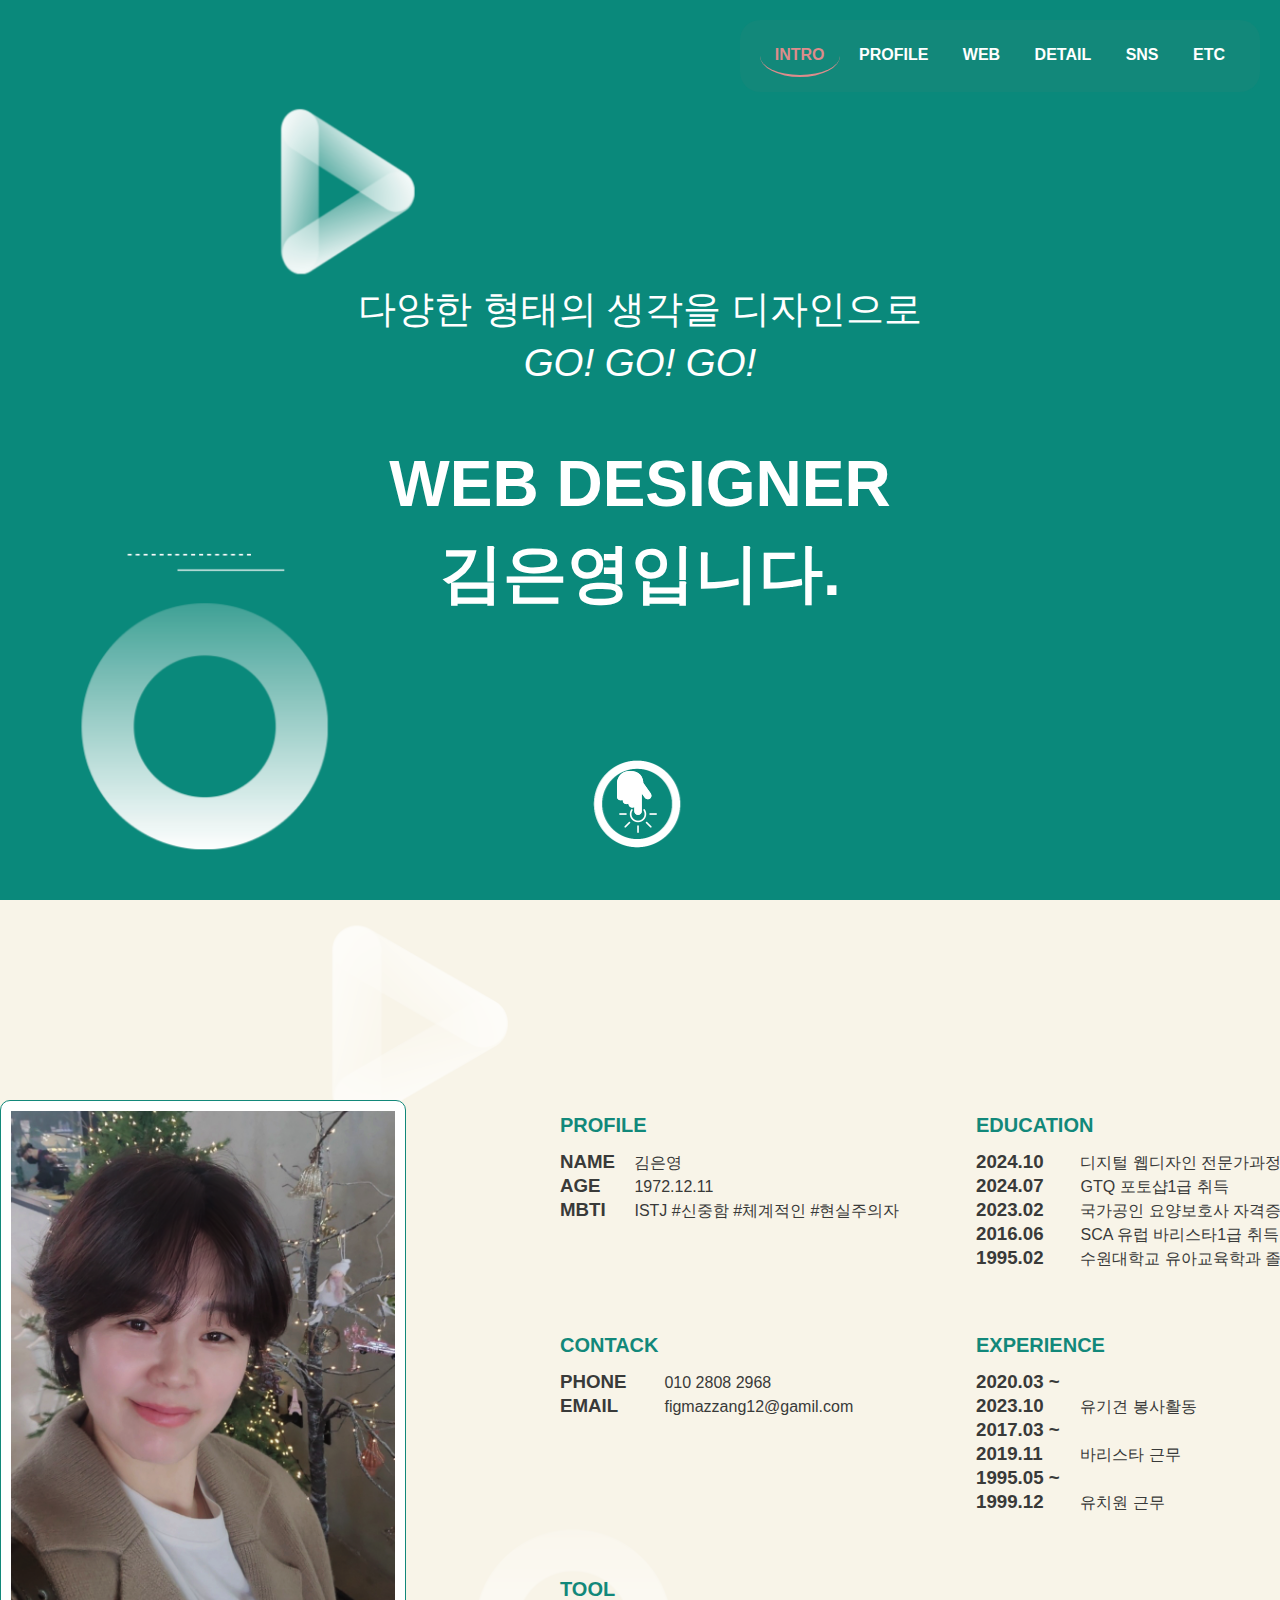
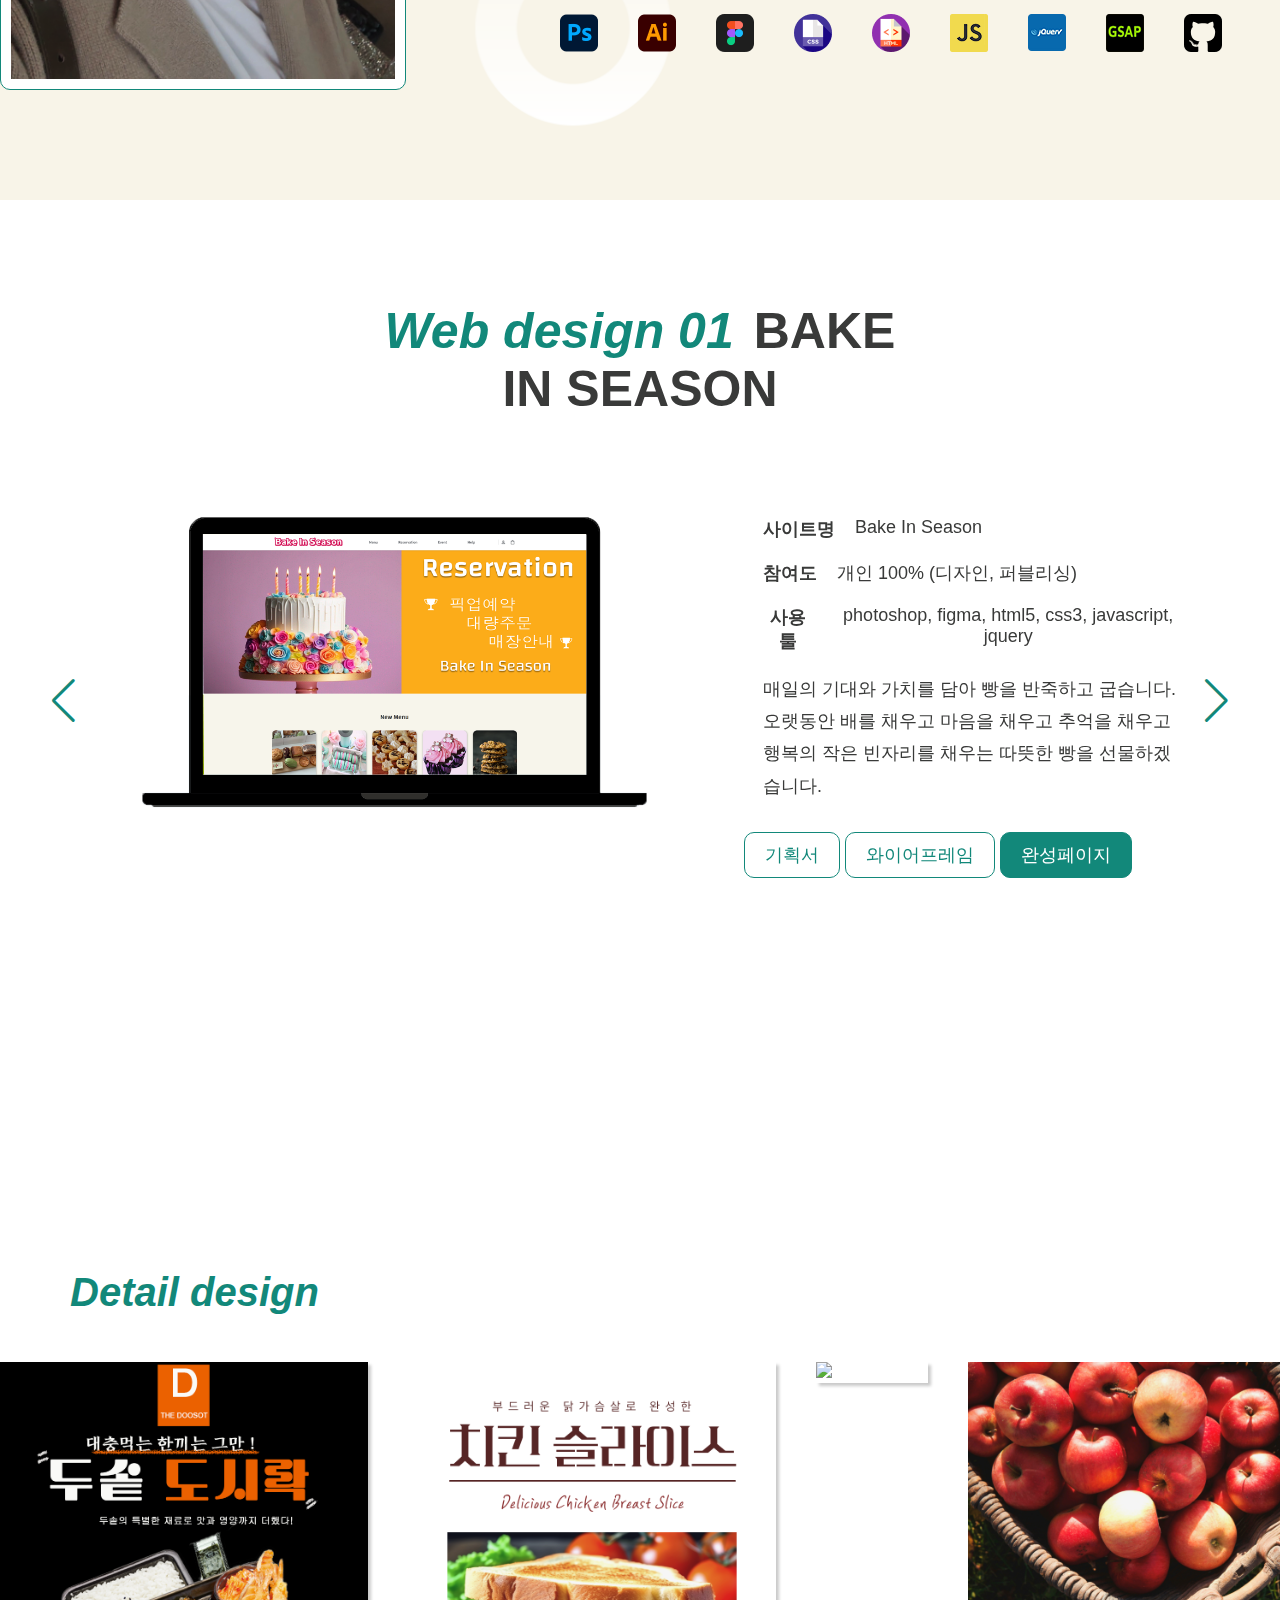
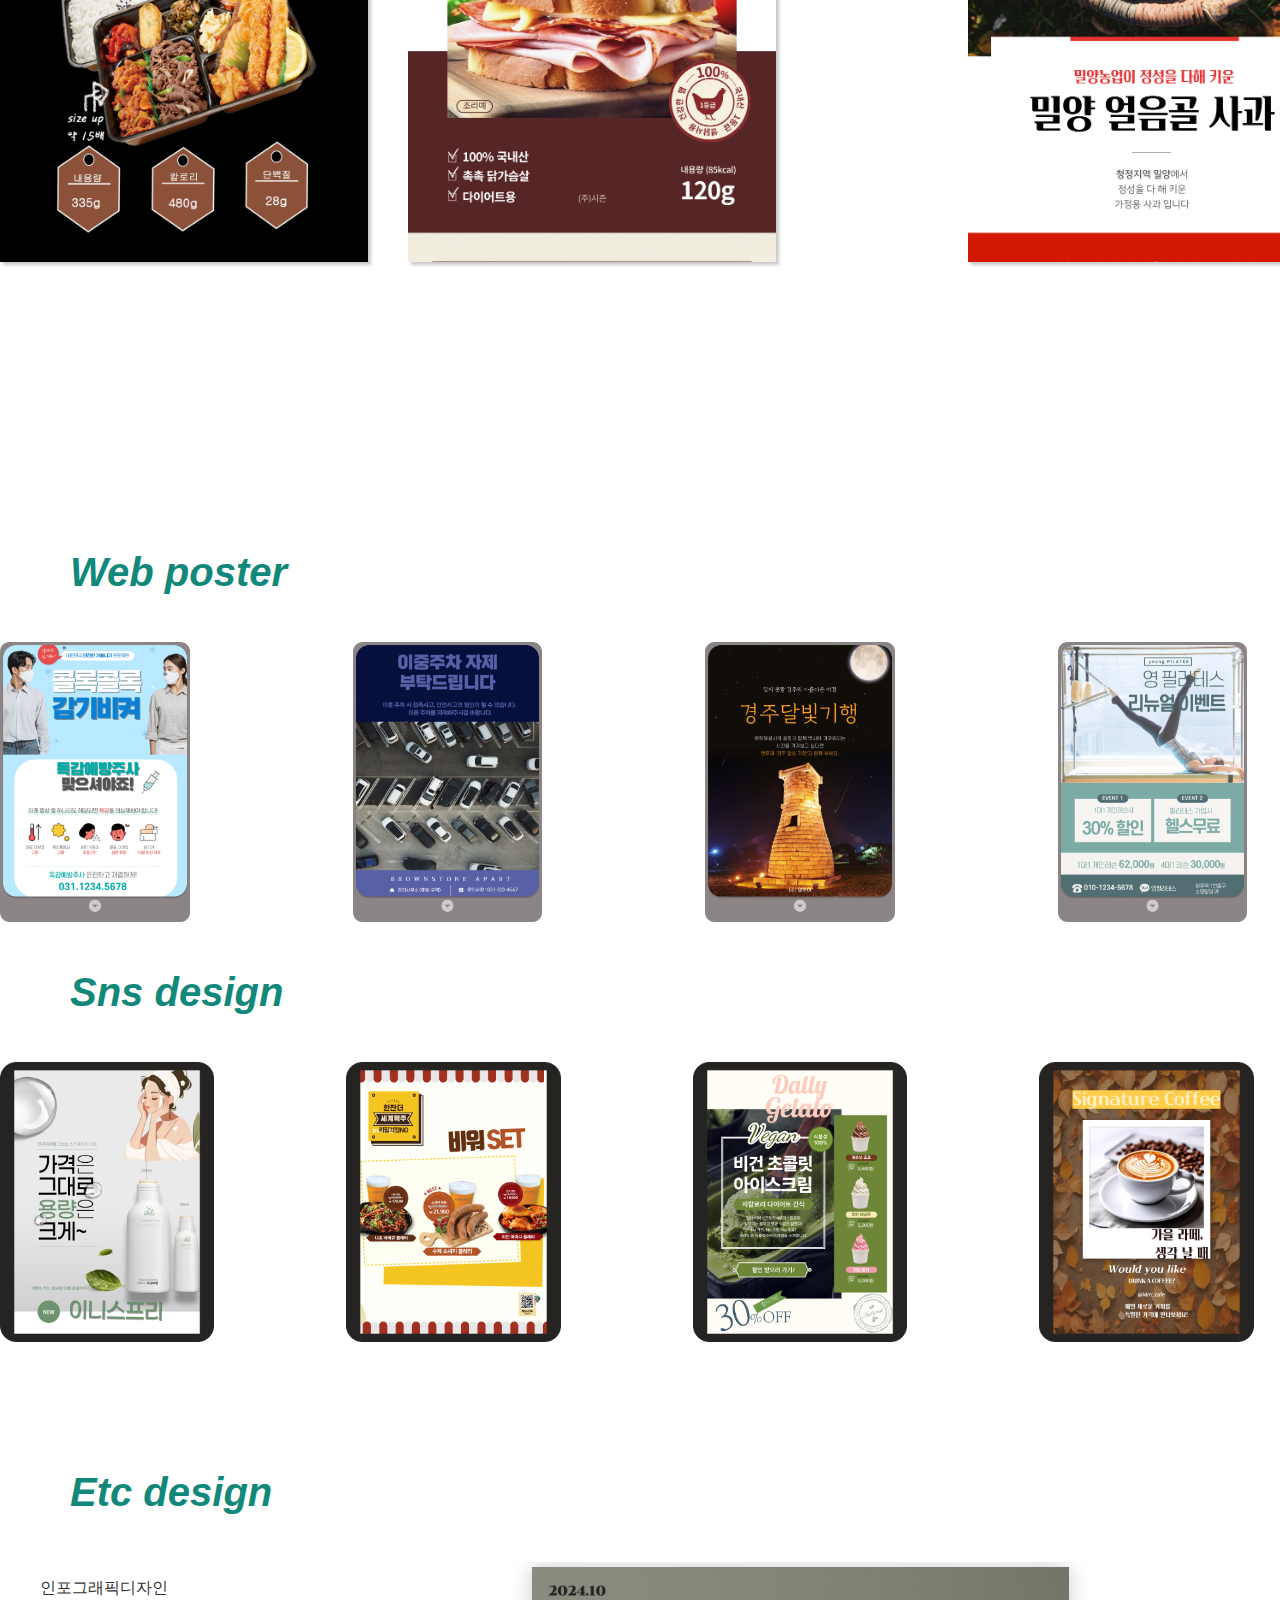
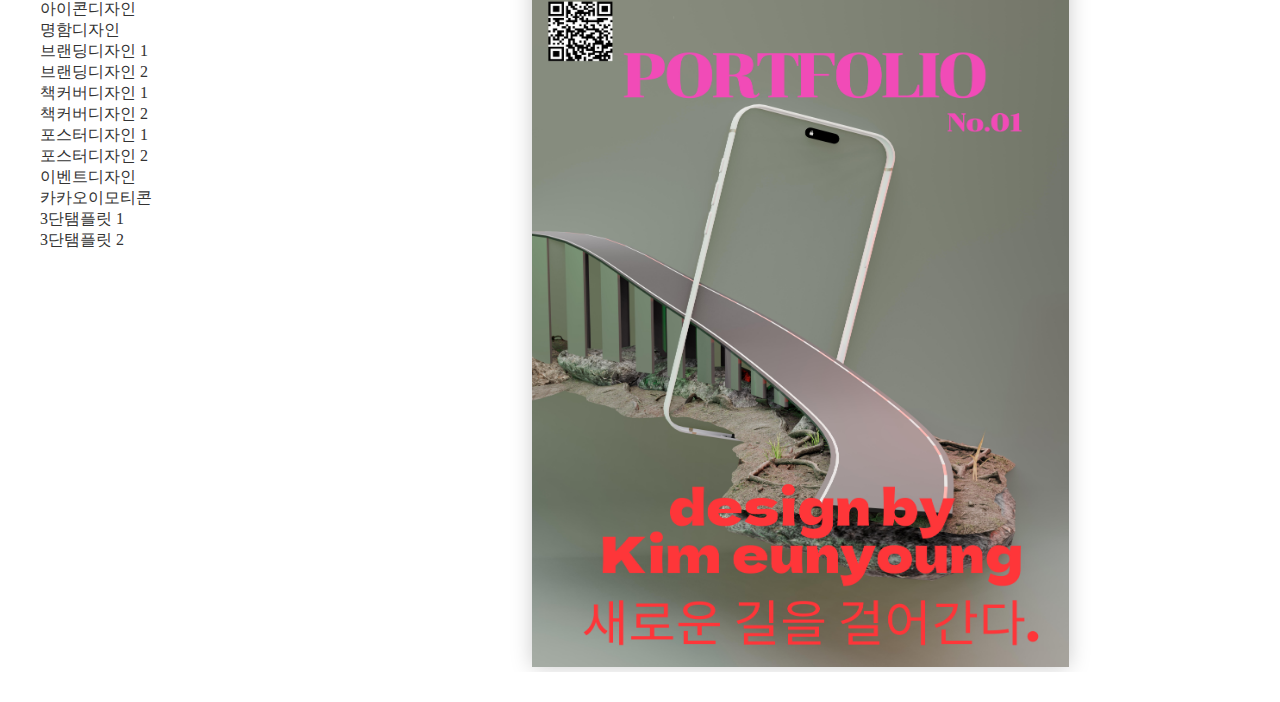
==== index.html @ bd80b7af "2차수정" ====
<!DOCTYPE html>
<html lang="ko">
<head>
    <meta charset="UTF-8">
    <meta http-equiv="X-UA-Compatible" content="IE=edge">
    <meta name="viewport" content="width=device-width, initial-scale=1.0">
    <title>김은영포트폴리오</title>
    <link rel="stylesheet" href="./css/style.css">
    <link href="https://webfontworld.github.io/NexonLv1Gothic/NexonLv1Gothic.css" rel="stylesheet">
    <link href="https://fonts.googleapis.com/css2?family=Lato:wght@100&display=swap" rel="stylesheet">
    <link rel="stylesheet" href="https://cdn.jsdelivr.net/npm/swiper@11/swiper-bundle.min.css" />
    <link rel="stylesheet" href="./css/colorbox.css">

    <script src="./script/jquery-3.7.1.js"></script>
    <script src="https://cdn.jsdelivr.net/npm/swiper@11/swiper-bundle.min.js"></script>
    <script src="https://cdnjs.cloudflare.com/ajax/libs/gsap/3.11.5/gsap.min.js"></script>
    <script src="https://cdnjs.cloudflare.com/ajax/libs/gsap/3.11.5/ScrollTrigger.min.js"></script>
    <script src="https://cdnjs.cloudflare.com/ajax/libs/gsap/3.12.1/ScrollToPlugin.min.js"></script>
    <script src="https://unpkg.com/split-type"></script>
    <script src="./script/jquery.colorbox.js"></script>
    <script src="./script/script.js"></script>
    
</head>
<body>
    <header id="parallax__title">
        <nav id="parallax__nav">
            <ul>
                <li><a href="#section1" class="active">INTRO</a></li>
                <li><a href="#section2">PROFILE</a></li>
                <li><a href="#section3">WEB </a></li>
                <li><a href="#section4">DETAIL</a></li>
                <li><a href="#section5"> SNS </a></li>
                <li><a href="#section6">ETC </a></li>
                
            </ul>
        </nav>
    <!-- //parallax__nav -->
</header>
<!-- //parallax__title  -->

    <main id="parallax__cont">
        <section id="section1" class="parallax__item intro">
            <div class="intro_text">
                <p class="parallax__item__desc t1 ">다양한 형태의 생각을 디자인으로 <em>GO! GO! GO! </em> </p>
           
                <p class="parallax__item__desc t2 split">WEB DESIGNER <br> 김은영입니다.</p>
            </div>
            <p class="parallax__item__desc t3"><img src="./img/scroll_img.png" alt="스크롤다운">
            </p>
            
        </section>
        <!-- //section1 -->

        <section id="section2" class="parallax__item profile">
            <div class="container">
                <div class="profile_img">
                    <img src="./img/profileimg.png" alt="프로필사진"> 
                </div>
                <div class="profile_cont">
                    <div class="profile_top">
                        <div class="top1">
                         
                            <h2>PROFILE</h2>
                            <ul>
                                <li>
                                    <h3>NAME</h3>
                                    <span>김은영</span>
                                </li>
                                <li>
                                    <h3>AGE</h3>
                                    <span>1972.12.11</span>
                                </li>
                                <li>
                                    <h3>MBTI</h3>
                                    <span>ISTJ #신중함 #체계적인 #현실주의자</span>
                                </li>
                            </ul>
                            
                        </div>
                        <div class="top2">
                            <h2>EDUCATION</h2>
                            <ul>
                                <li>
                                    <h3>2024.10 </h3>
                                    <span>디지털 웹디자인 전문가과정 수료</span>
                                </li>
                                <li>
                                    <h3>2024.07 </h3>
                                    <span>GTQ 포토샵1급 취득</span>
                                </li>
                                <li>
                                    <h3>2023.02</h3>
                                    <span>국가공인 요양보호사 자격증 취득</span>
                                </li>
                                <li>
                                    <h3>2016.06</h3>
                                    <span>SCA 유럽 바리스타1급 취득</span>
                                </li>
                                <li>
                                    <h3>1995.02</h3>
                                    <span>수원대학교 유아교육학과 졸업</span>
                                </li>
                            </ul>
                        </div>
                    </div>
                    <div class="profile_middle">
                        <div class="middle1">
                            <h2>CONTACK</h2>
                            <ul>
                                <li>
                                    <h3>PHONE</h3>
                                    <span>010 2808 2968</span>
                                </li>
                                <li>
                                    <h3>EMAIL</h3>
                                    <span>figmazzang12@gamil.com</span>
                                </li>
                            </ul>
                        </div>
                        <div class="middle2">
                            <h2>EXPERIENCE</h2>
                            <ul>
                                <li>
                                    <h3>2020.03 ~ 2023.10</h3>
                                    <span>유기견 봉사활동</span>
                                </li>
                                <li>
                                    <h3>2017.03 ~ 2019.11</h3>
                                    <span>바리스타 근무</span>
                                </li>
                                <li>
                                    <h3>1995.05 ~ 1999.12</h3>
                                    <span>유치원 근무</span>
                                </li>
                            </ul>
                        </div>
                        
                    </div>   
                    <div class="profile_bottom">
                        <div class="bottom1">
                            <h2>TOOL</h2>
                            <ul>
                                <li>  <img src="./img/photoshop.png" alt="포토샵"></li>
                                <li>  <img src="./img/illustration.png" alt="일러스트레이터"></li>
                                <li>  <img src="./img/figma.png" alt="피그마"></li>
                                <li>  <img src="./img/css.png" alt="css"></li>
                                <li>  <img src="./img/html.png" alt="html"></li>
                                <li>  <img src="./img/javascript.png" alt="자바스크립트"></li>
                                <li>  <img src="./img/jquery.png" alt="제이쿼리"></li>
                                <li>  <img src="./img/gsap.png" alt="gsap"></li>
                                <li>  <img src="./img/github.png" alt="깃허브"></li>
                            </ul>
                        </div>
                    </div> 
                </div>
                
            </div>
        </section>       
        <!-- //section2 -->

        <section id="section3" class="parallax__item web">
            <div class="swiper-button-next"></div>
            <div class="swiper-button-prev"></div>
            <div class="swiper web_slider">
                <div class="swiper-wrapper">
                  <div class="swiper-slide">
                    <h3><em>Web design 01</em>BAKE IN SEASON </h3>
                    <div class="web1" >
                        <div class="web_left_img">
                            <img src="./img/web01.png" alt="목업이미지">
                        </div>
                        <div class="web_right_img">
                            <div class="web_text">
                                <div class="sitename">
                                    <h4>사이트명</h4>
                                    <p>Bake In Season</p>
                                </div>
                                <div class="contribute">
                                    <h4>참여도</h4>
                                    <p>개인 100% (디자인, 퍼블리싱)</p>
                                </div>
                                <div class="use_tool">
                                    <h4>사용툴</h4>
                                    <p>photoshop, figma, html5, css3, javascript, jquery</p>
                                </div>
                                <div class="text">
                                    <p>매일의 기대와 가치를 담아 빵을 반죽하고 굽습니다.</p>
                                    <p>오랫동안 배를 채우고 마음을 채우고 추억을 채우고  </p>     
                                    <p>행복의 작은 빈자리를 채우는 따뜻한 빵을 선물하겠습니다.</p> 
                                </div>
                            </div>
                            <div class="web_button">
                                <a href="https://www.figma.com/proto/o2Rpz8AqOpXWm2z3UqDzVk/Untitled?node-id=2-2&node-type=canvas&t=VZ2LkBwwrOloJ16D-1&scaling=min-zoom&content-scaling=fixed&page-id=0%3A1" target="_blank">기획서</a>
                                <a href="https://www.figma.com/proto/6jYDsFlq0i4da6fKgtXlcI/Untitled?t=oE79kmlDK7Q75Uf6-1&scaling=min-zoom&content-scaling=fixed&page-id=0%3A1&node-id=6-8" target="_blank">와이어프레임</a>
                                <a href="./bakeinseason/index.html" target="_blank" class="page">완성페이지</a>
                            </div>
                        </div>
                    </div>
                  </div>
                  <div class="swiper-slide"> 
                    <h3><em>Web design 02 </em>굿 네이버스</h3>
                    <div class="web2" >
                        <div class="web_left_img">
                            <div class="title">
                            </div>
                            <p><img src="./img/web02.png" alt="목업이미지"></p>
                        </div>
                        <div class="web_right_img">
                            <div class="web_text">
                            <div class="sitename">
                                <h4>사이트명</h4>
                                <p>굿네이버스</p>
                            </div>
                                <div class="contribute">
                                    <h4>웹 리디자인</h4>
                                    <p>개인 100% (디자인, 퍼블리싱)</p>
                                </div>
                                <div class="use_tool">
                                    <h4>사용툴</h4>
                                    <p>photoshop, figma,  html5, css3, javascript, jquery</p>
                                </div>
                                <div class="text">
                                    <p >대한민국 대표 토종 글로벌 NGO </p> 
                                       <p>굶주림 없는 세상, 더불어 사는 세상을 </p>  
                                        <p> 만들기 위해 전문 사회 복지사업과 국제  </p>
                                        <p>개발협력사업을 활발히 수행하는 글로벌 </p> 
                                        <p>아동권리 전문 NGO입니다.</p> 
                                </div>
                            </div>
                            <div class="web_button">
                              
                                <a href="./goodneighbors/index.html" target="_blank">완성페이지</a>
                            </div>
                        </div>
                    </div>
                  </div>
                  <div class="swiper-slide"> 
                    <h3><em>Web design 03 </em>HYUNDAI CARD</h3>
                    <div class="web2" >
                        <div class="web_left_img">
                            <div class="title">
                            </div>
                            <p><img src="./img/web03.png" alt="목업이미지"></p>
                        </div>
                        <div class="web_right_img">
                            <div class="web_text">
                            <div class="sitename">
                                <h4>사이트명</h4>
                                <p>현대카드</p>
                            </div>
                                <div class="contribute">
                                    <h4>웹 리디자인</h4>
                                    <p>개인 100% (디자인, 퍼블리싱)</p>
                                </div>
                                <div class="use_tool">
                                    <h4>사용툴</h4>
                                    <p>photoshop, figma, html5, css3, javascript, jquery</p>
                                </div>
                                <div class="text">
                                    <p> 현대카드의 대표 프리미엄 상품들이 핵심  </p>
                                      <p>혜택에 보다 집중해 새롭게 탄생했습니다.</p>     
                                        <p> 쓸수록 커지는 the 강렬한 프리미엄 컬러들로  </p> 
                                         <p> '더 블랙','더 퍼플','더 레드','더 그린' </p>   
                                        
                                </div>
                            </div>
                            <div class="web_button">
                                <a href="./hyundaicard/index.html" target="_blank">완성페이지</a>
                            </div>
                        </div>
                    </div>
                  </div>
                  <div class="swiper-slide"> 
                    <h3><em>Web design 04 </em>PARIS BAGUETTE</h3>
                    <div class="web2" >
                        <div class="web_left_img">
                            <div class="title">
                            </div>
                            <p><img src="./img/web04.png" alt="목업이미지"></p>
                        </div>
                        <div class="web_right_img">
                            <div class="web_text">
                            <div class="sitename">
                                <h4>사이트명</h4>
                                <p>파리바게뜨</p>
                            </div>
                                <div class="contribute">
                                    <h4>웹 리디자인</h4>
                                    <p>개인 100% (디자인, 퍼블리싱)</p>
                                </div>
                                <div class="use_tool">
                                    <h4>사용툴</h4>
                                    <p>photoshop, figma, html5, css3, javascript, jquery</p>
                                </div>
                                <div class="text">
                                    <p >바쁜 일상 속 토종 효모빵으로 만든  </p>
                                       <p> 샌드위치로 간편하면서 건강한 한끼 </p>   
                                         <p> 식사도 해결 가능합니다. </p>  
                                          <p>파리바게뜨는 일상의 소중함을 언제나 </p> 
                                         <p> 기억합니다.  </p>
                                      
                                </div>
                            </div>
                            <div class="web_button">
                                <a href="./paris/index.html" target="_blank">완성페이지</a>
                            </div>
                        </div>
                    </div>
                  </div>
                  
                  
                 
                
            </div>
             
        </section>
        <!-- //section3 -->
     
        <section id="section4" class="parallax__item detailimg">
            <div class="detail_page container">
                
                <h2><em>Detail design</em></h2>
                <div class="detail_list">
                    <a href="./img/detailimg_lunchbox.png"><img src="./img/detailimg_lunchbox.png" alt="디테일이미지"></a>
                    <a href="./img/detailimg_chicken.png"><img src="./img/detailimg_chicken.png" alt="디테일이미지"></a>
                    <a href="./img/detailimg_pizza.png"><img src="./img/detailimg_pizza.png" alt="디테일이미지"></a>
                    <a href="./img/detailimg_apple1.png"><img src="./img/detailimg_apple1.png" alt="디테일이미지"></a>
                </div>
            </div>
        </section>
        <!-- //section4 -->


        <section id="section5" class="parallax__item design">
            <div class="design_page container">
                <h2><em>Web poster</em> </h2>
                <div class="design_list">
                    <a href="./img/poster01.png"><img src="./img/poster01.png" alt="이미지"></a>
                    <a href="./img/poster02.png"><img src="./img/poster02.png" alt="이미지"></a>
                    <a href="./img/poster03.png"><img src="./img/poster03.png" alt="이미지"></a>
                    <a href="./img/poster04.png"><img src="./img/poster04.png" alt="이미지"></a>
                    <a href="./img/poster05.png"><img src="./img/poster05.png" alt="이미지"></a>
                </div>
        
                <h2> <em>Sns design</em> </h2>
                <div class="design_list">
                    <a href="./img/design1.png"><img src="./img/snsdesign1.png" alt="이미지"></a>
                    <a href="./img/design2.png"><img src="./img/snsdesign2.png" alt="이미지"></a>
                    <a href="./img/design3.png"><img src="./img/snsdesign3.png" alt="이미지"></a>
                    <a href="./img/design4.png"><img src="./img/snsdesign4.png" alt="이미지"></a>
                    <a href="./img/design5.png"><img src="./img/snsdesign5.png" alt="이미지"></a>
                </div>
            </div>
        </section>
        <!-- //section5 -->

        <section id="section6" class="parallax__item detail">
            <div class="etc_page container">
                <h2><em>Etc design</em> </h2>
                <div class="iframe_cont">
                    <iframe src="./etc_portfolio/index.html" frameborder="0"></iframe>
                </div>
            </div>
           
        </section>
        <!-- //section6 -->

  
    </main>

</body>
</html>
---- css/style.css ----
* {
    margin: 0;
    padding: 0;
}
a {
    color: #fff;
    text-decoration: none;
}
body {
    color: #393a39;
    font-family:  "Krona One", sans-serif;
    font-weight: 300;
    background-color: #fff;
}
.container {width: 1600px;margin: 0 auto;}
ul,li{list-style: none;}




/* 메뉴 */
#parallax__title {
    position: fixed;
    left: 20px;
    top: 20px;
    z-index: 1000;
   
}
/* #parallax__title h1 {
    font-size: 30px;
    border-bottom: 1px dashed #fff;
    margin-bottom: 10px;
    padding-bottom: 5px;
    font-weight: 400;
    display: inline-block;
} */
#parallax__title span {
    font-size: 16px;
}
#parallax__title ul {
   
}
#parallax__title li {
    display: inline;
}
/* #parallax__title li a {
    width: 20px; 
    height: 20px;
    border-radius: 50%;
    border: 1px dashed #fff;
    display: inline-block;
    text-align: center;
    line-height: 20px;
    font-size: 12px;
} */
#parallax__title li.active a {
    background: #fff;
    color: #393a39;
    font-weight: 300;
}
#parallax__nav {
    position: fixed;
    right: 20px;
    top: 20px;
    z-index: 1000;
    background-color: #12887A;
    color: #fff;
    font-weight: bold;
    padding: 15px 20px;
    border-radius: 20px;
    display: inline-block;
    
   
   
}
#parallax__nav li {
    list-style: none;
    display: inline;
}
#parallax__nav li a {
    display: inline-block;
    padding: 10px 15px;
    text-align: center;
    line-height: 20px;
}
#parallax__nav li a.active {
   
    color: #dd8c8c;
    border-radius: 50%;
    border-bottom: 2px solid #dd8c8c;
}

/* parallax__cont */
#parallax__cont {
    width: 100%;
}
.parallax__item {
    height:100vh;
}
#section1 {
  background: url(../img/001.png) no-repeat;
  background-size: cover;
}
.intro_text{
  position: absolute;
  left: 50%;
  top: 50%;
  transform: translate(-50%,-50%);
}
#section1 p.t1 {
  font-size:3vw;
  line-height: 1.4;
  font-weight: 300;
  padding-bottom: 50px;
    

}

#section1 .parallax__item__desc{
    font-size: 5vw;
    line-height: 1.4;
    z-index: 100;
    font-weight: 600;
    text-align: center;
    color: #fff;
}
/* #section1 .split > span{
    display: inline-block;
   
} */

#section1 p.t3 {
  font-size:1vw;
  line-height: 1.4;
  font-weight: 400;
  position: absolute;
  bottom:5%;
  left: 50%;
  transform: translateX(-50%);
  animation: portfolio 1s infinite ;
  cursor: pointer;

}

.split > span{
  display: inline-block;
}

@keyframes portfolio {
  0% {bottom:5%;}
  50% {bottom:7%;}
  100% {bottom:5%;}
}
/* Profile */

#section2 {
  background: url(../img/002.png) no-repeat;
  background-size: cover;
  /* position: relative; */
 
}
#section2 .container{
  padding-top: 200px;
  display: flex;
  justify-content: space-between;
  align-items: start;
}
.profile_img{
  width: 30%;
}
.profile_cont{
  width: 65%;
}
.profile_img img{
  width: 80%;
  background:#fff;
  border: 1px solid #12887A;
  color:#12887A;
  padding: 10px 10px;
  border-radius: 10px;
  }
.profile_top,.profile_middle {
  display: flex;
  justify-content: start;
  align-items: start;
 /* padding: 100px 0 50px;
 height:250px;
 box-sizing: border-box; */
  
}
.profile_middle,.profile_bottom{
  padding-top: 50px;
}
.profile_top > div, .profile_middle >div {
  width:40%;
  
}
#section2 h2 {
    font-size: 20px;
    color: #12887A;
    line-height: 50px;
}

 #section2 h3 {
  display: inline-block;
  line-height: 24px;
}
.top1 h3 {
  width: 70px;
}
.top2 h3,.middle1 h3,.middle2 h3 {
  width: 100px;
}
.bottom2 h3 span {
  width: 200px;
} 
.bottom1 ul {
  display: flex;
  gap:40px;
}


#section2  p{padding-top: 10px;}

/* web */
#section3 {
  padding-top: 8%;
  position: relative;
}
#section3 .web_slider {
  width: 85%;
  height: 80%;
  overflow: hidden;
 
}

#section3 .swiper-slide {
  text-align: center;
  font-size: 18px;
  /* background: #fff; */
  display: flex;
  justify-content: center;
  align-items: center;
}

#section3 .swiper-slide img {
  display: block;
  width: 100%;
  height: 100%;
  object-fit: cover;
}
#section3 .swiper-slide >h3 {
  position: absolute;
  top: 0;
  left: 50%;
  transform: translate(-50%);
  font-size: 50px;
}
#section3 .swiper-slide >h3 em {
  font-size: 50px;
  padding-right: 20px;
  color: #12887A;
}
#section3 .swiper-button-next {
  position: absolute;
  left: auto;
  right: 50px;
  top: 50%;
  color: #12887A;
}
#section3 .swiper-button-prev{
  left: 50px;
  color: #12887A;
} 
.web1,.web2,.web3,.web4 {
  display: flex;
  align-items: center;
  width: 100%;height: 100%;

}
.web_left_img{
  width: 60%;
  position: relative;
 
}
.web_left_img
.web_right_img{
  padding-top: 70px;
  box-sizing: border-box;
  width:40%;
}
.title {position: absolute;
left: 0;padding: 0;}
.web_text {
  padding: 50px 0 30px;
}
.web_text > div {display: flex;
margin-top: 20px;
}
.web_text > div h4 {padding-left: 70px;}
.web_text > div p {padding-left: 20px;}

.web_button  a{
  display: inline-block;
  background:#fff;
  border: 1px solid #12887A;
  color:#12887A;
  padding: 10px 20px;
  border-radius: 10px;
}
.web_button  a:hover {
  background-color: #12887A ;
  color: #fff;

}
.web_text > div.text {
  display: block;
  text-align: left;
  padding-left: 50px;
}
.text p {
  line-height: 1.8;
}
.web_button .page{ 
  background-color: #12887A ;
  color: #fff;
}
/* .web_button .page:hover{
  background:#fff;
  border: 1px solid #0575f5;
  color:#0575f5;
} */
#section4 .detail_page {
  /* background-color: antiquewhite; */
  /* width: 100%;
  height: 100%; */
  
 
}

#section4 .detail_page .detail_list {
  display: flex;
   
  
}

#section4 .detail_page .detail_list a {

}
#section4 .detail_page .detail_list a img {
  margin-right: 40px;
  width: 368px;
  height: 500px;
  object-fit: cover;
  object-position: top;
  box-shadow: 3px 3px 3px   #cacaca;
}


#section5 .design_page {}

#section5 .design_page .design_list{
  display: flex;
  justify-content: space-between;
  height: 280px;
  margin-top:0

}



#section5 .design_page  .design_list a {
  display: block;

}
#section5 .design_page .design_list a img {
  /* margin-right: 40px; */
  width: 100%;
  height: 100%;
  object-fit: cover;
  object-position: top;
  box-sizing: border-box;
  transition: all 0.3s;
  }
 #section5 .design_page .design_list a img img:hover {
   transform: scale(3.3);}


/* section6 */

#section4 h2,#section6 h2{ 
  font-size: 40px; 
  margin-left: 70px;
  font-weight: bold;
  line-height:2.0 ;
  padding-top: 50px;
  text-align: left;
  padding-bottom: 30px;
  color: #12887A;
}
#section5 h2{
  font-size: 40px; 
  margin-left: 70px;
  font-weight: bold;
  line-height:2.0 ;
  padding-top: 30px;
  text-align: left;
  padding-bottom: 30px;
  color: #12887A;
}
.iframe_cont{
  width: 100%;
  height: 100%;
  /* box-shadow: 3px 3px 3px   #999; */
 
}
.iframe_cont iframe {
  width: 100%;
  height: 710px;
  /* box-shadow: 3px 3px 3px   #999; */
}

  h1 {
    position: absolute;
    left: 50%;top: 50%;
    transform: translate(-50%,150%);
    font: 92px/1 'Arial';
    /* font:style variant weight size/line-height font-family */
    color:#fff;
    animation: day linear 20s infinite;
  }
---- css/colorbox.css ----
/*
    Colorbox Core Style:
    The following CSS is consistent between example themes and should not be altered.
*/
#colorbox, #cboxOverlay, #cboxWrapper{position:absolute; top:0; left:0; z-index:9999; overflow:hidden; -webkit-transform: translate3d(0,0,0);}
#cboxWrapper {max-width:none;}
#cboxOverlay{position:fixed; width:100%; height:100%;}
#cboxMiddleLeft, #cboxBottomLeft{clear:left;}
#cboxContent{position:relative;}
#cboxLoadedContent{overflow-y:scroll; -webkit-overflow-scrolling: touch;}
#cboxTitle{margin:0;}
#cboxLoadingOverlay, #cboxLoadingGraphic{position:absolute; top:0; left:0; width:100%; height:100%;}
#cboxPrevious, #cboxNext, #cboxClose, #cboxSlideshow{cursor:pointer;}
.cboxPhoto{float:left; margin:auto; border:0; display:block; max-width:none; -ms-interpolation-mode:bicubic;}
.cboxIframe{width:100%; height:100%; display:block; border:0; padding:0; margin:0;}
#colorbox, #cboxContent, #cboxLoadedContent{box-sizing:content-box; -moz-box-sizing:content-box; -webkit-box-sizing:content-box;}

/* 
    User Style:
    Change the following styles to modify the appearance of Colorbox.  They are
    ordered & tabbed in a way that represents the nesting of the generated HTML.
*/
#cboxOverlay{background:url(../images/overlay.png) repeat 0 0; opacity: 0.9; filter: alpha(opacity = 90);}
#colorbox{outline:0;}
    #cboxTopLeft{width:21px; height:21px; background:url(../images/controls.png) no-repeat -101px 0;}
    #cboxTopRight{width:21px; height:21px; background:url(../images/controls.png) no-repeat -130px 0;}
    #cboxBottomLeft{width:21px; height:21px; background:url(../images/controls.png) no-repeat -101px -29px;}
    #cboxBottomRight{width:21px; height:21px; background:url(../images/controls.png) no-repeat -130px -29px;}
    #cboxMiddleLeft{width:21px; background:url(../images/controls.png) left top repeat-y;}
    #cboxMiddleRight{width:21px; background:url(../images/controls.png) right top repeat-y;}
    #cboxTopCenter{height:21px; background:url(../images/border.png) 0 0 repeat-x;}
    #cboxBottomCenter{height:21px; background:url(../images/border.png) 0 -29px repeat-x;}
    #cboxContent{background:#fff; overflow:hidden;}
        .cboxIframe{background:#fff;}
        #cboxError{padding:50px; border:1px solid #ccc;}
        #cboxLoadedContent{margin-bottom:28px;}
        #cboxTitle{position:absolute; bottom:4px; left:0; text-align:center; width:100%; color:#949494;}
        #cboxCurrent{position:absolute; bottom:4px; left:58px; color:#949494;}
        #cboxLoadingOverlay{background:url(../images/loading_background.png) no-repeat center center;}
        #cboxLoadingGraphic{background:url(../images/loading.gif) no-repeat center center;}

        /* these elements are buttons, and may need to have additional styles reset to avoid unwanted base styles */
        #cboxPrevious, #cboxNext, #cboxSlideshow, #cboxClose {border:0; padding:0; margin:0; overflow:visible; width:auto; background:none; }
        
        /* avoid outlines on :active (mouseclick), but preserve outlines on :focus (tabbed navigating) */
        #cboxPrevious:active, #cboxNext:active, #cboxSlideshow:active, #cboxClose:active {outline:0;}

        #cboxSlideshow{position:absolute; bottom:4px; right:30px; color:#0092ef;}
        #cboxPrevious{position:absolute; bottom:0; left:0; background:url(../images/controls.png) no-repeat -75px 0; width:25px; height:25px; text-indent:-9999px;}
        #cboxPrevious:hover{background-position:-75px -25px;}
        #cboxNext{position:absolute; bottom:0; left:27px; background:url(../images/controls.png) no-repeat -50px 0; width:25px; height:25px; text-indent:-9999px;}
        #cboxNext:hover{background-position:-50px -25px;}
        #cboxClose{position:absolute; bottom:0; right:0; background:url(../images/controls.png) no-repeat -25px 0; width:25px; height:25px; text-indent:-9999px;}
        #cboxClose:hover{background-position:-25px -25px;}

/*
  The following fixes a problem where IE7 and IE8 replace a PNG's alpha transparency with a black fill
  when an alpha filter (opacity change) is set on the element or ancestor element.  This style is not applied to or needed in IE9.
  See: http://jacklmoore.com/notes/ie-transparency-problems/
*/
.cboxIE #cboxTopLeft,
.cboxIE #cboxTopCenter,
.cboxIE #cboxTopRight,
.cboxIE #cboxBottomLeft,
.cboxIE #cboxBottomCenter,
.cboxIE #cboxBottomRight,
.cboxIE #cboxMiddleLeft,
.cboxIE #cboxMiddleRight {
    filter: progid:DXImageTransform.Microsoft.gradient(startColorstr=#00FFFFFF,endColorstr=#00FFFFFF);
}
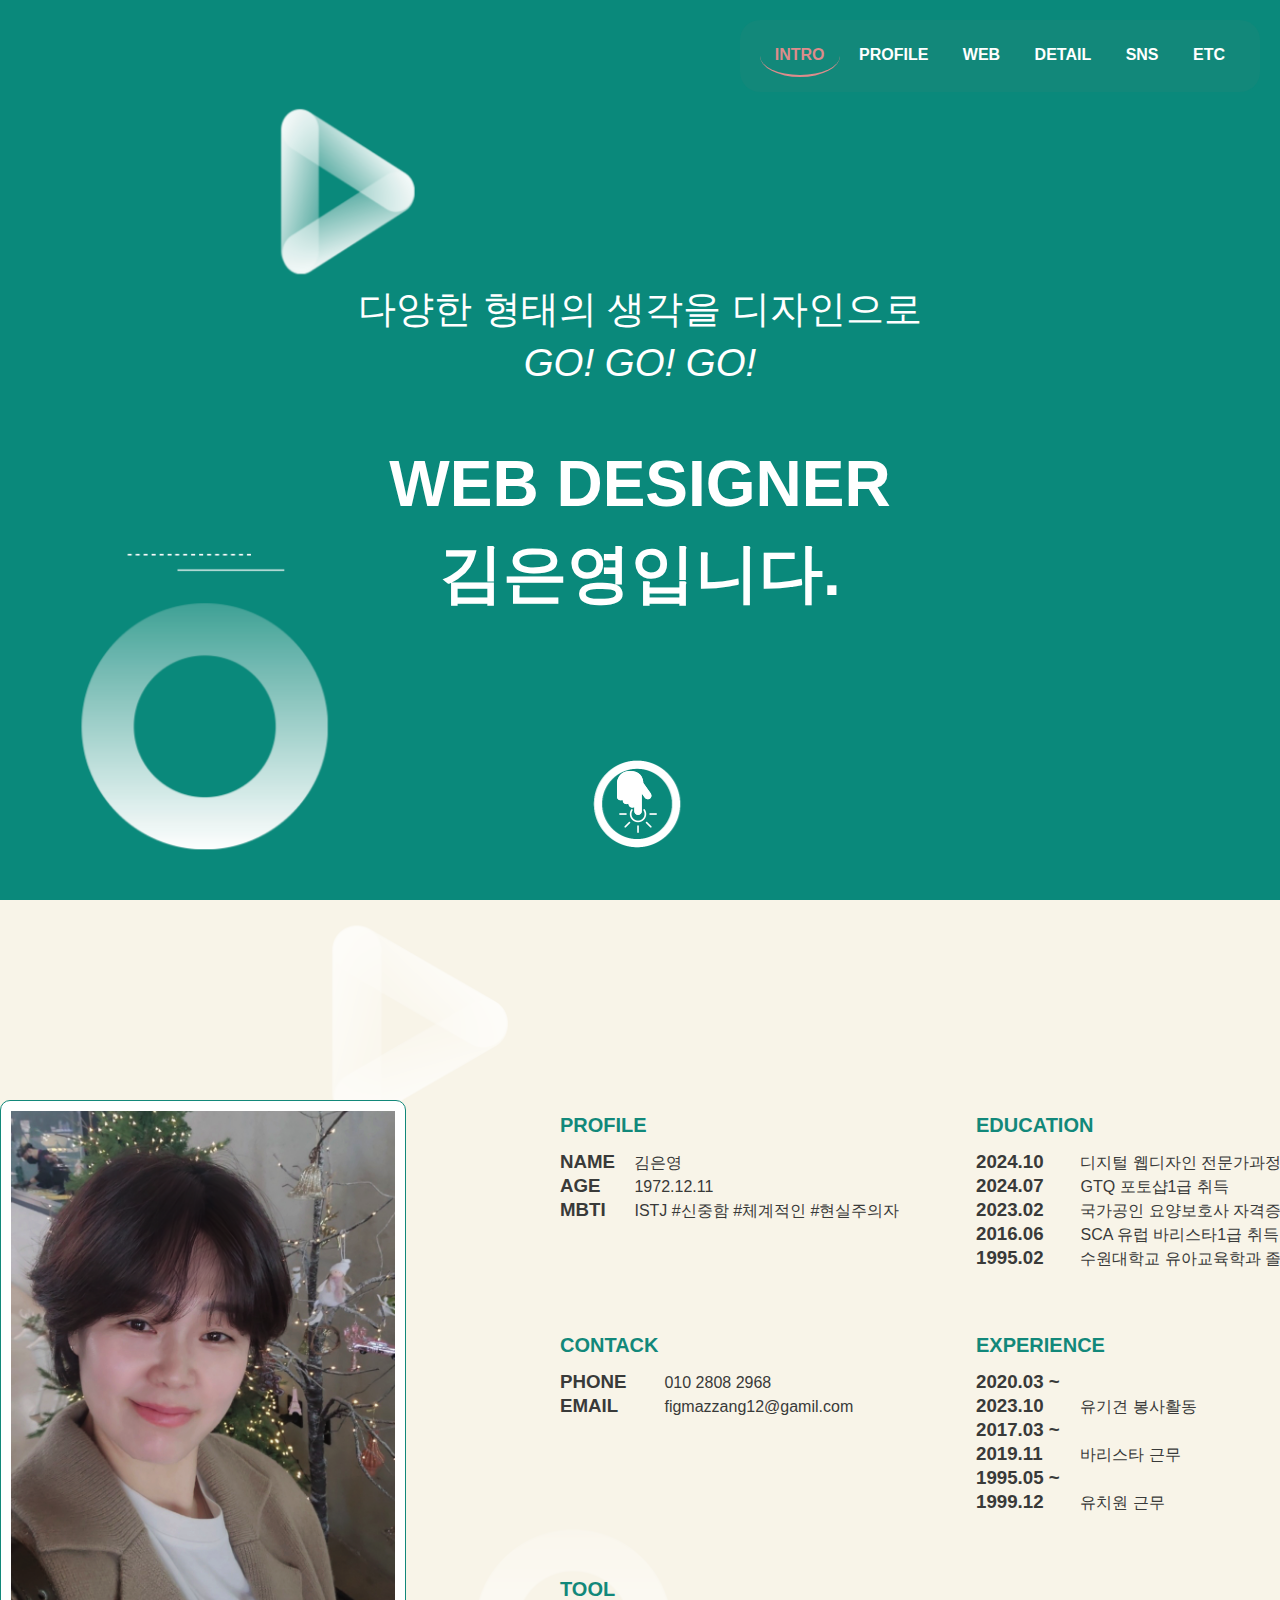
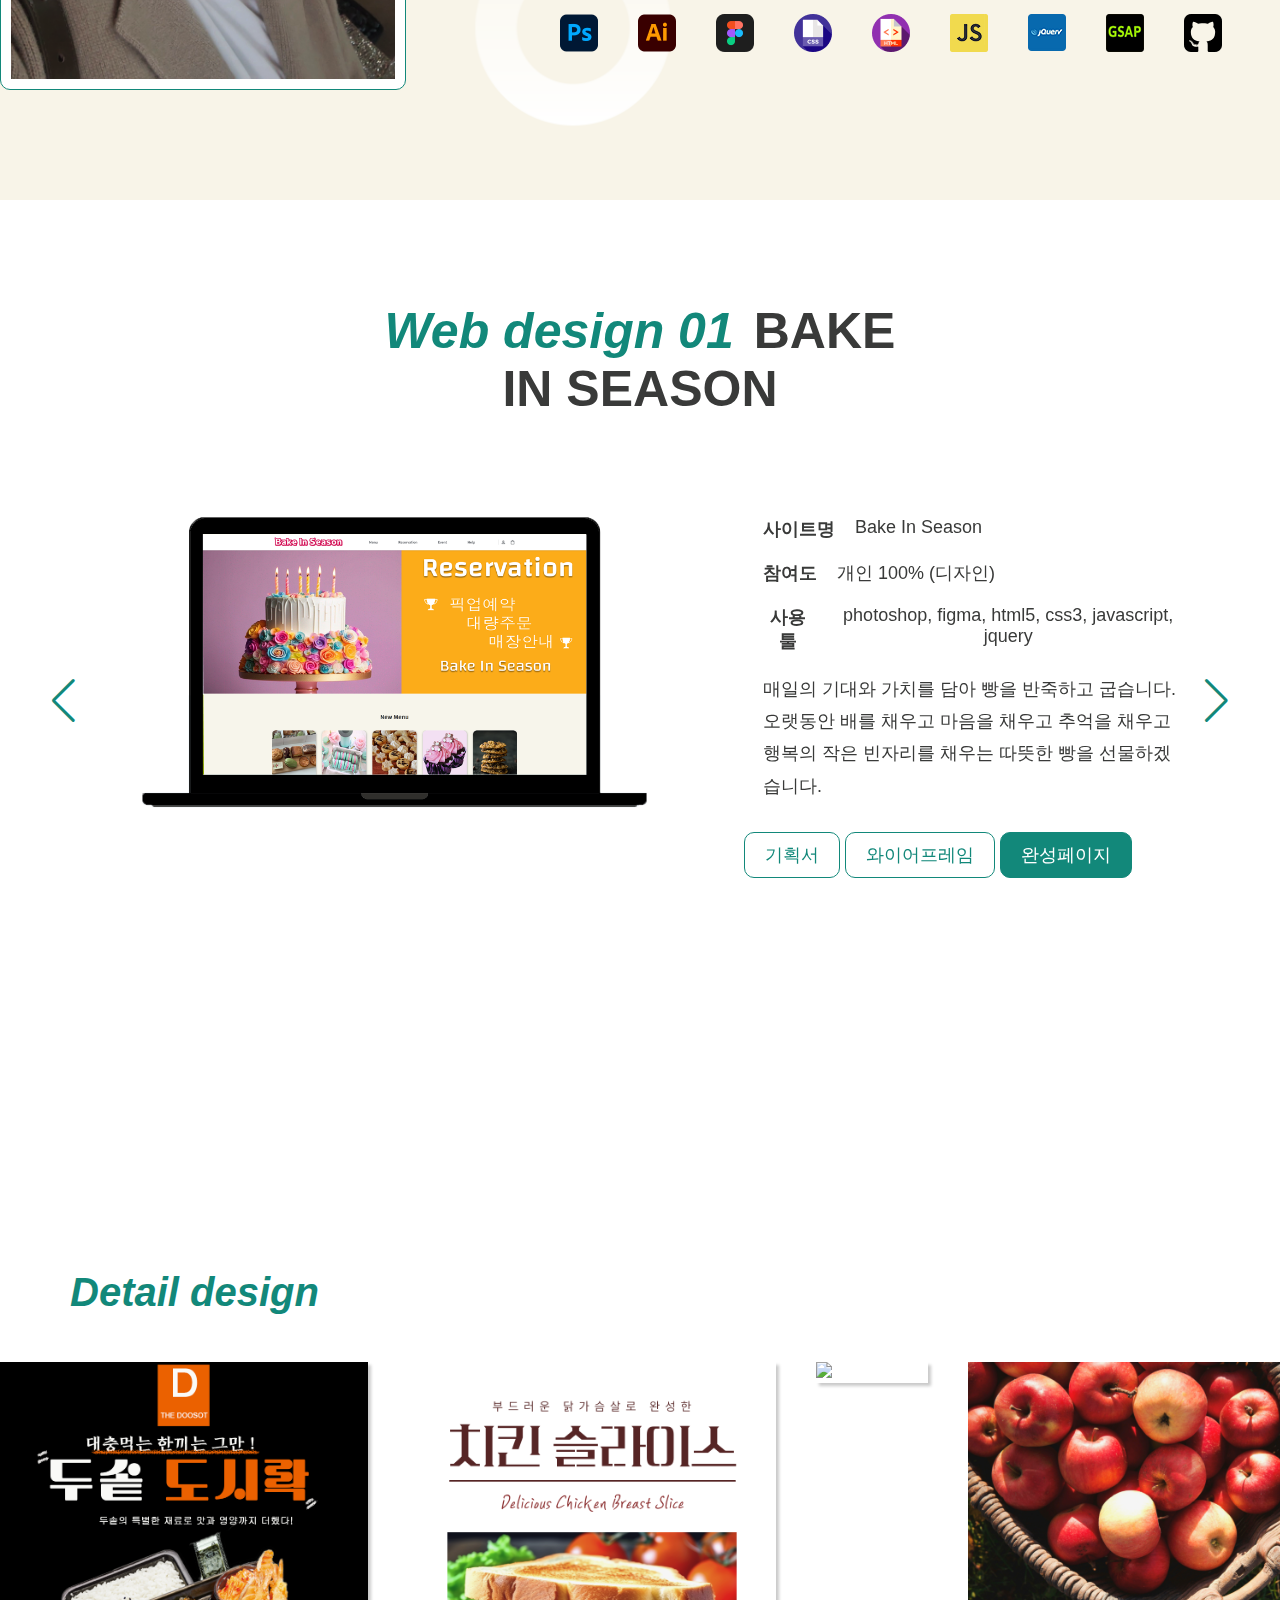
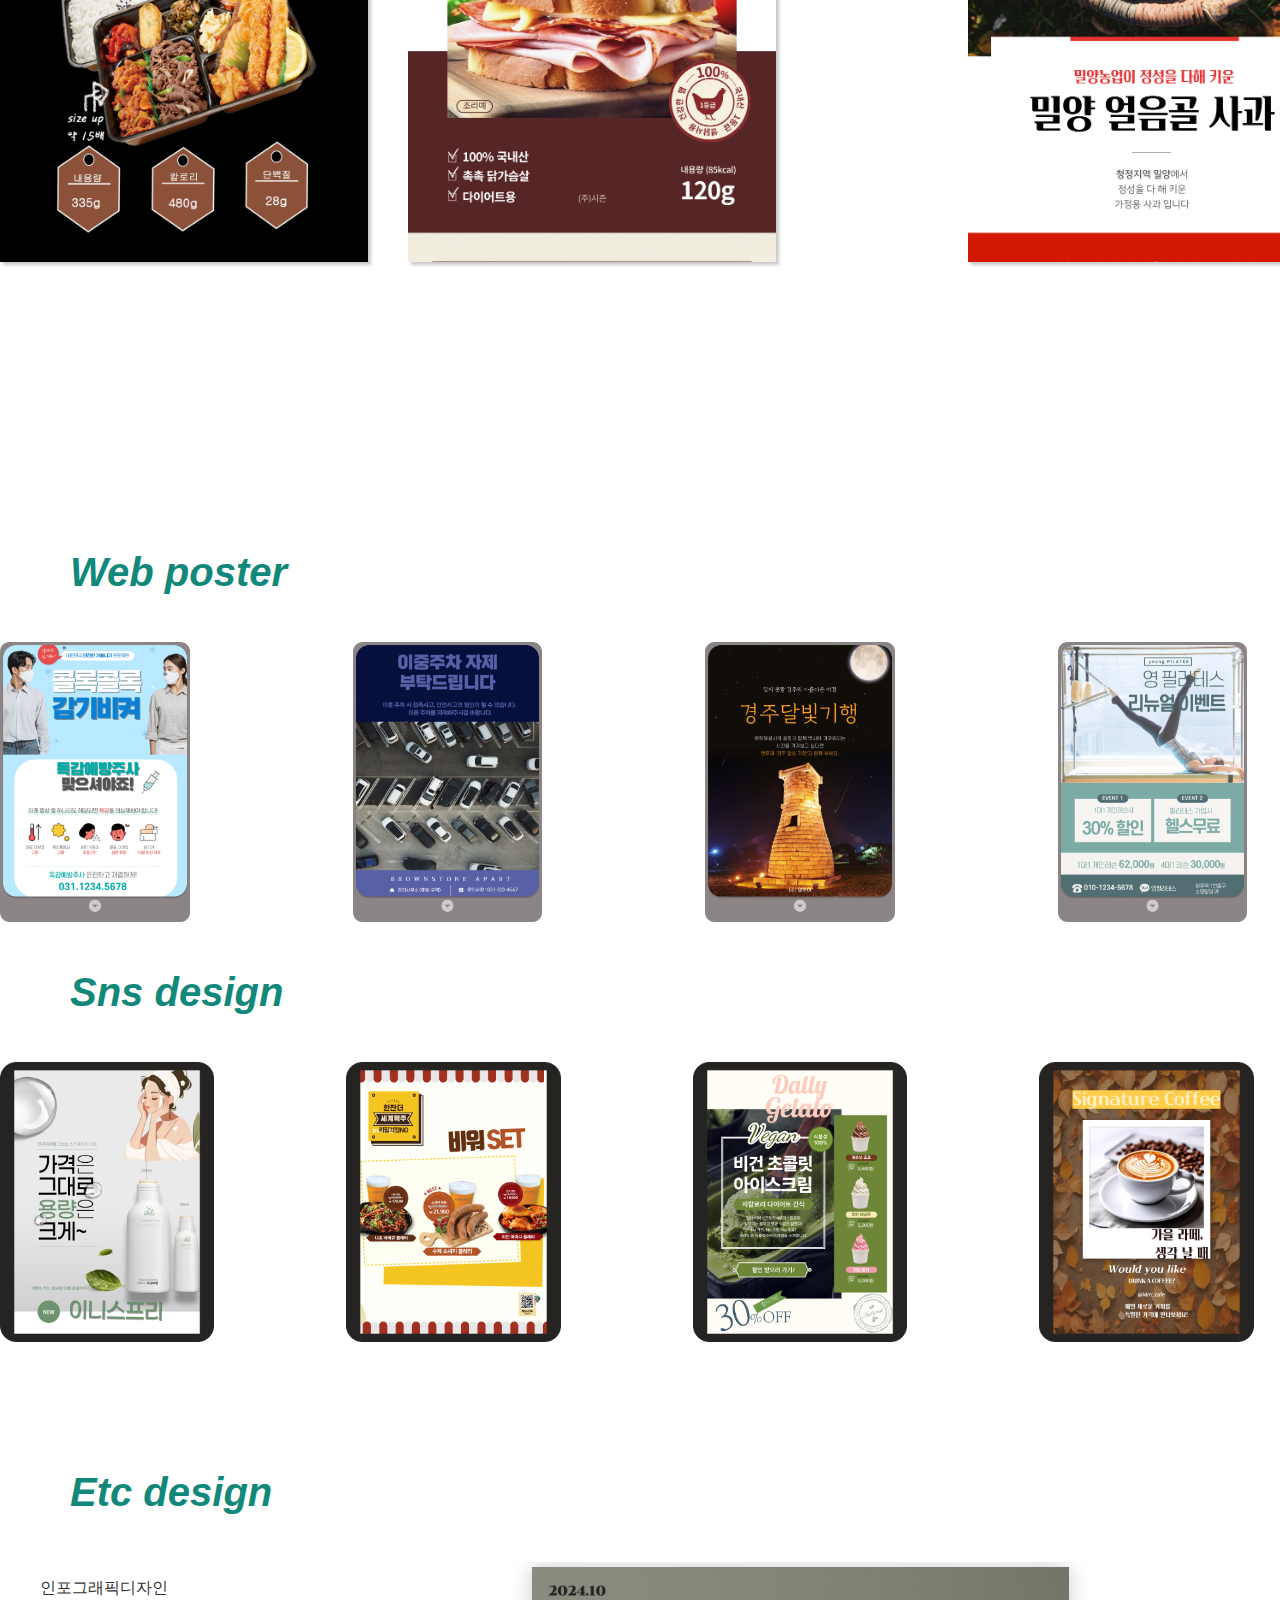
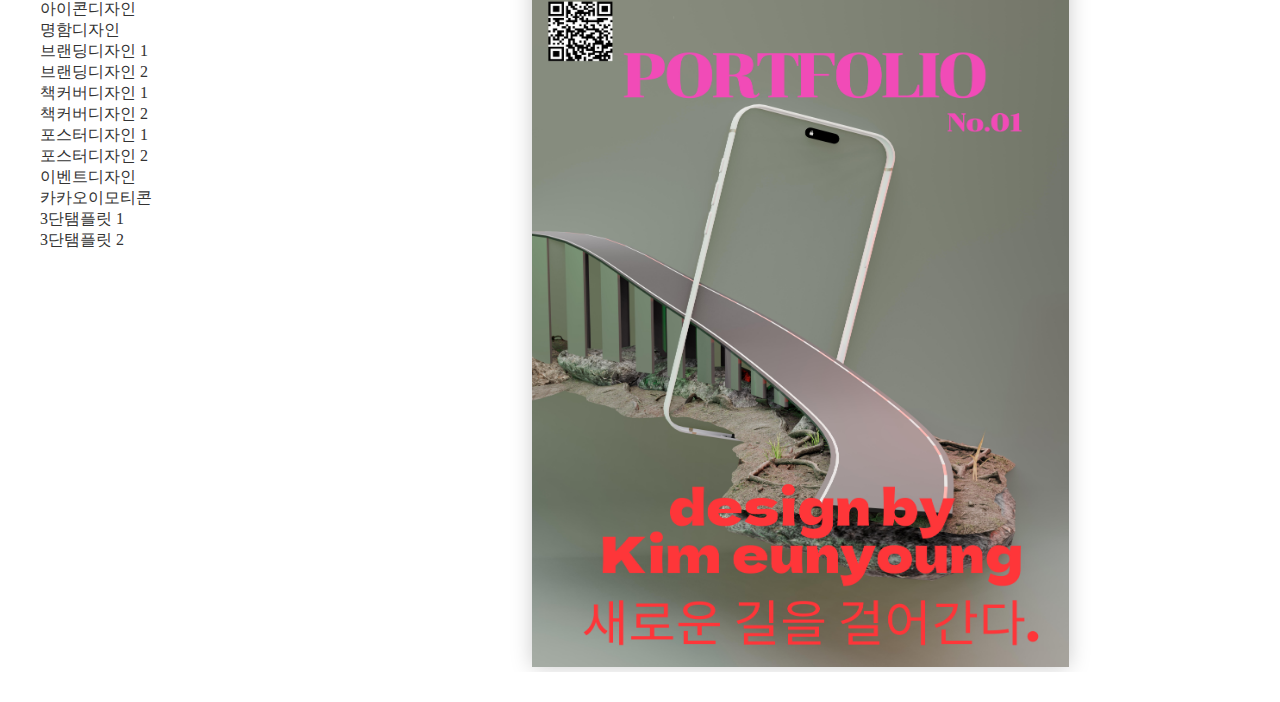
==== commit 64280d8d: "파비콘" ====
--- a/index.html
+++ b/index.html
@@ -10,6 +10,7 @@
     <link href="https://fonts.googleapis.com/css2?family=Lato:wght@100&display=swap" rel="stylesheet">
     <link rel="stylesheet" href="https://cdn.jsdelivr.net/npm/swiper@11/swiper-bundle.min.css" />
     <link rel="stylesheet" href="./css/colorbox.css">
+    <link rel="icon" href="./img/favicon.png">
 
     <script src="./script/jquery-3.7.1.js"></script>
     <script src="https://cdn.jsdelivr.net/npm/swiper@11/swiper-bundle.min.js"></script>
@@ -177,7 +178,7 @@
                                 </div>
                                 <div class="contribute">
                                     <h4>참여도</h4>
-                                    <p>개인 100% (디자인, 퍼블리싱)</p>
+                                    <p>개인 100% (디자인)</p>
                                 </div>
                                 <div class="use_tool">
                                     <h4>사용툴</h4>
@@ -185,7 +186,7 @@
                                 </div>
                                 <div class="text">
                                     <p>매일의 기대와 가치를 담아 빵을 반죽하고 굽습니다.</p>
-                                    <p>오랫동안 배를 채우고 마음을 채우고 추억을 채우고  </p>     
+                                    <p>오랫동안 배를 채우고 마음을 채우고 추억을 채우고</p>     
                                     <p>행복의 작은 빈자리를 채우는 따뜻한 빵을 선물하겠습니다.</p> 
                                 </div>
                             </div>
@@ -236,7 +237,7 @@
                   </div>
                   <div class="swiper-slide"> 
                     <h3><em>Web design 03 </em>HYUNDAI CARD</h3>
-                    <div class="web2" >
+                    <div class="web3" >
                         <div class="web_left_img">
                             <div class="title">
                             </div>
@@ -272,7 +273,7 @@
                   </div>
                   <div class="swiper-slide"> 
                     <h3><em>Web design 04 </em>PARIS BAGUETTE</h3>
-                    <div class="web2" >
+                    <div class="web4" >
                         <div class="web_left_img">
                             <div class="title">
                             </div>
@@ -307,11 +308,48 @@
                         </div>
                     </div>
                   </div>
+
+
+
+                  <div class="swiper-slide">
+                    <h3><em>Web design 05</em>NEW FRONTED </h3>
+                    <div class="web5" >
+                        <div class="web_left_img">
+                            <img src="./img/web_figma1.png" alt="목업이미지">
+                        </div>
+                        <div class="web_right_img">
+                            <div class="web_text">
+                                <div class="sitename">
+                                    <h4>사이트명</h4>
+                                    <p>new fronted</p>
+                                </div>
+                                <div class="contribute">
+                                    <h4>참여도</h4>
+                                    <p>개인 100% (디자인)</p>
+                                </div>
+                                <div class="use_tool">
+                                    <h4>사용툴</h4>
+                                    <p> figma</p>
+                                </div>
+                                <div class="text">
+                                    <p> 너무 무리하지말아요~  </p>
+                                    <p> 이미 당신은 잘 하고 있어요 !! </p>   
+                                      <p> 앞으로 더 잘 할 수 있어요!! </p>   
+                                </div>
+                            </div>
+                            <div class="web_button">
+                                <a href="https://www.figma.com/proto/qJ7jepmsRgjoWd2rRjxqBd/18_%ED%8F%AC%ED%8A%B8%ED%8F%B4%EB%A6%AC%EC%98%A4?node-id=1-3&starting-point-node-id=1%3A3&t=7FWYsVb1VVYnYNsT-1" target="_blank">pc화면</a>
+                                <a href="https://www.figma.com/proto/qJ7jepmsRgjoWd2rRjxqBd/18_%ED%8F%AC%ED%8A%B8%ED%8F%B4%EB%A6%AC%EC%98%A4?node-id=25-800&node-type=frame&t=40TbSP1PomBKO6gs-1&scaling=scale-down&content-scaling=fixed&page-id=25%3A799&starting-point-node-id=25%3A800" target="_blank">mobile화면</a>
+                                <a href="https://www.figma.com/proto/qJ7jepmsRgjoWd2rRjxqBd/18_%ED%8F%AC%ED%8A%B8%ED%8F%B4%EB%A6%AC%EC%98%A4?node-id=48-1268&node-type=frame&t=oxxOlcVNuFo6s1e8-1&scaling=scale-down&content-scaling=fixed&page-id=48%3A1267" target="_blank">tablet화면</a>
+                            
+                            </div>
+                        </div>
+                    </div>
+                  </div>
                   
-                  
-                 
                 
             </div>
+        </div>
              
         </section>
         <!-- //section3 -->
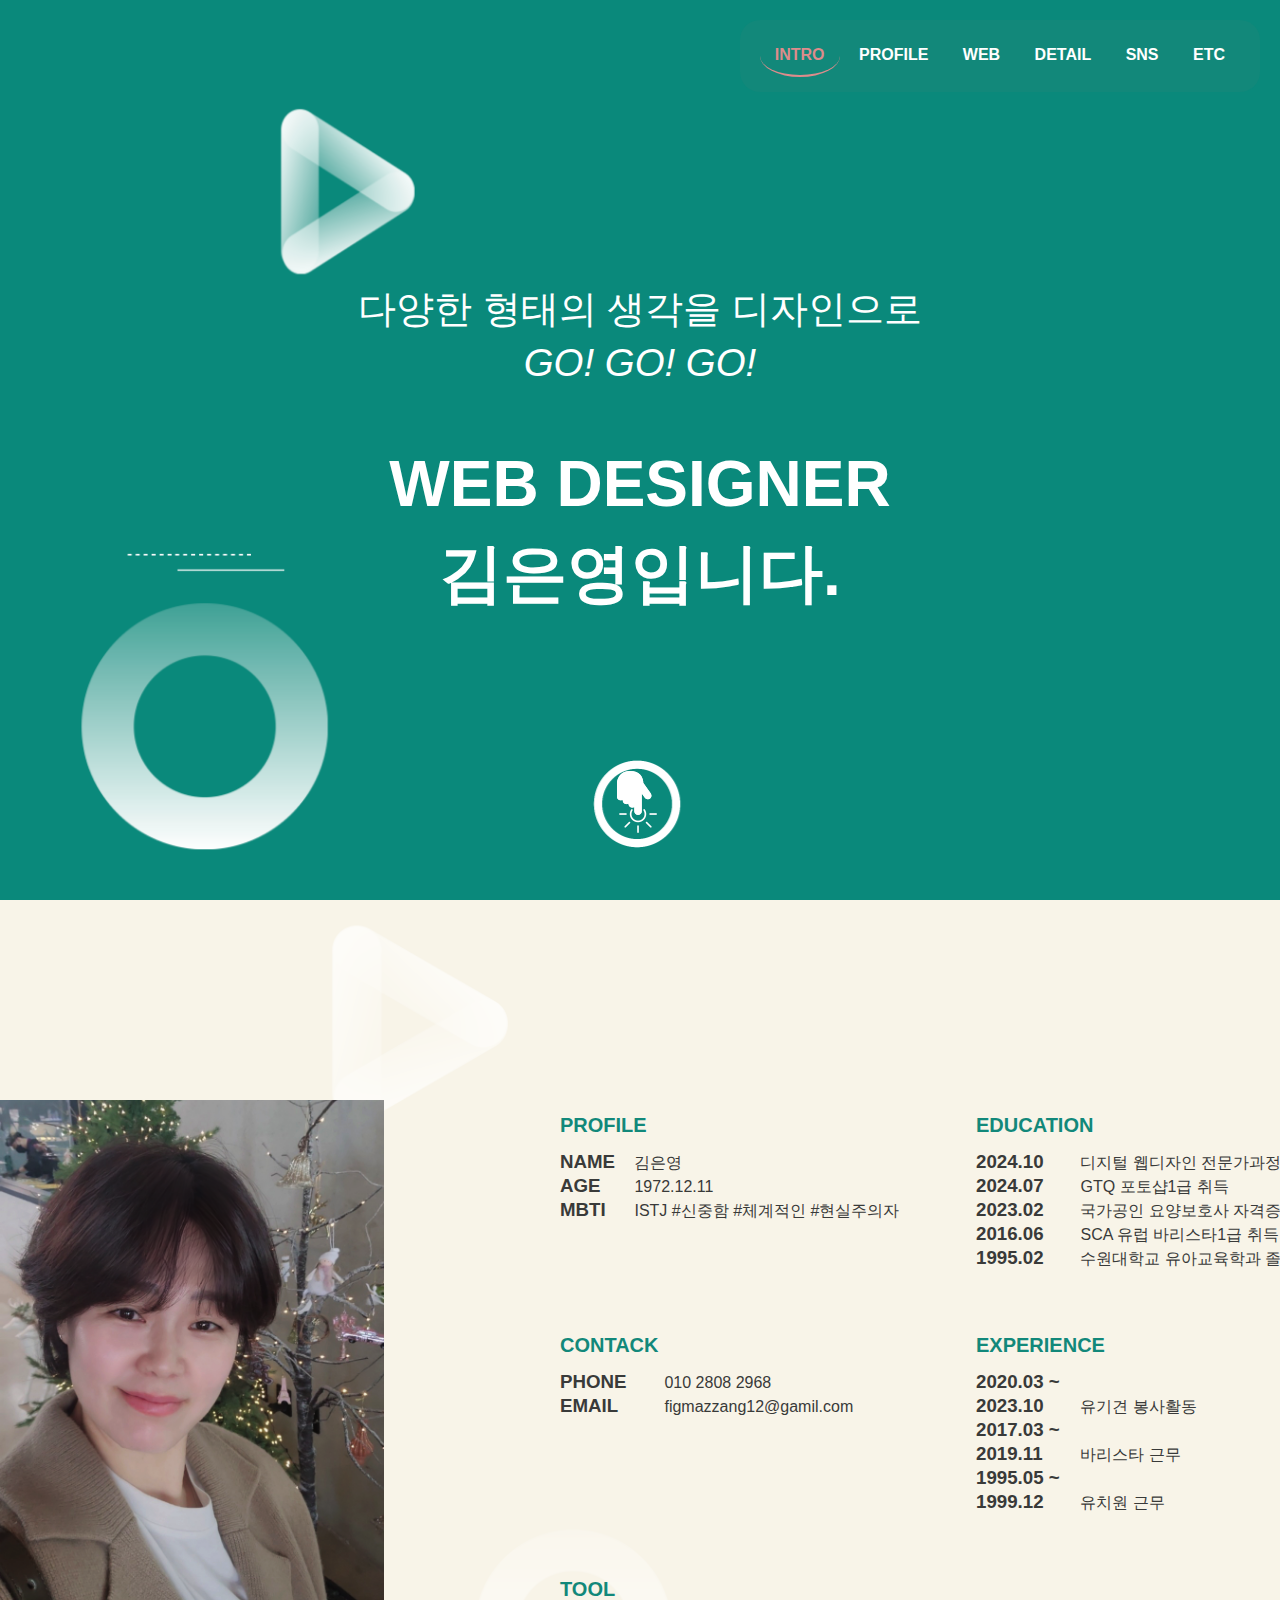
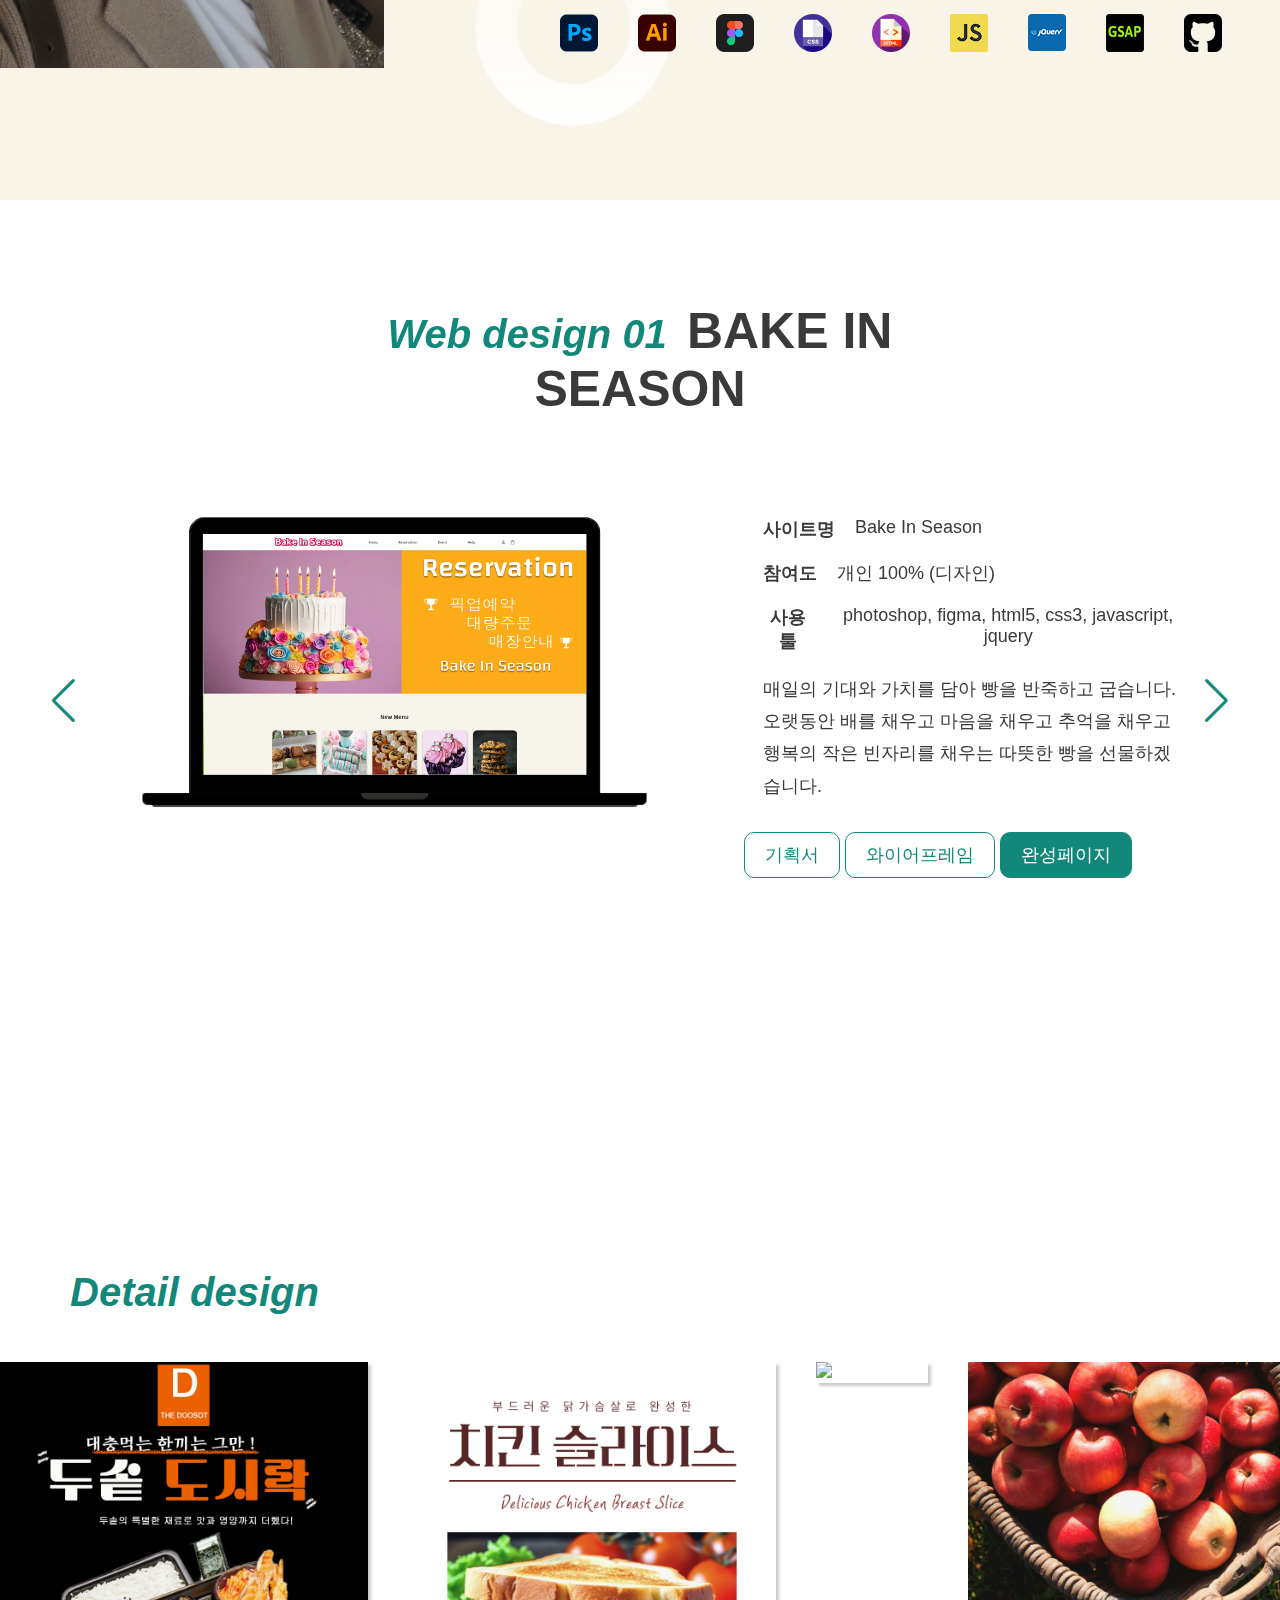
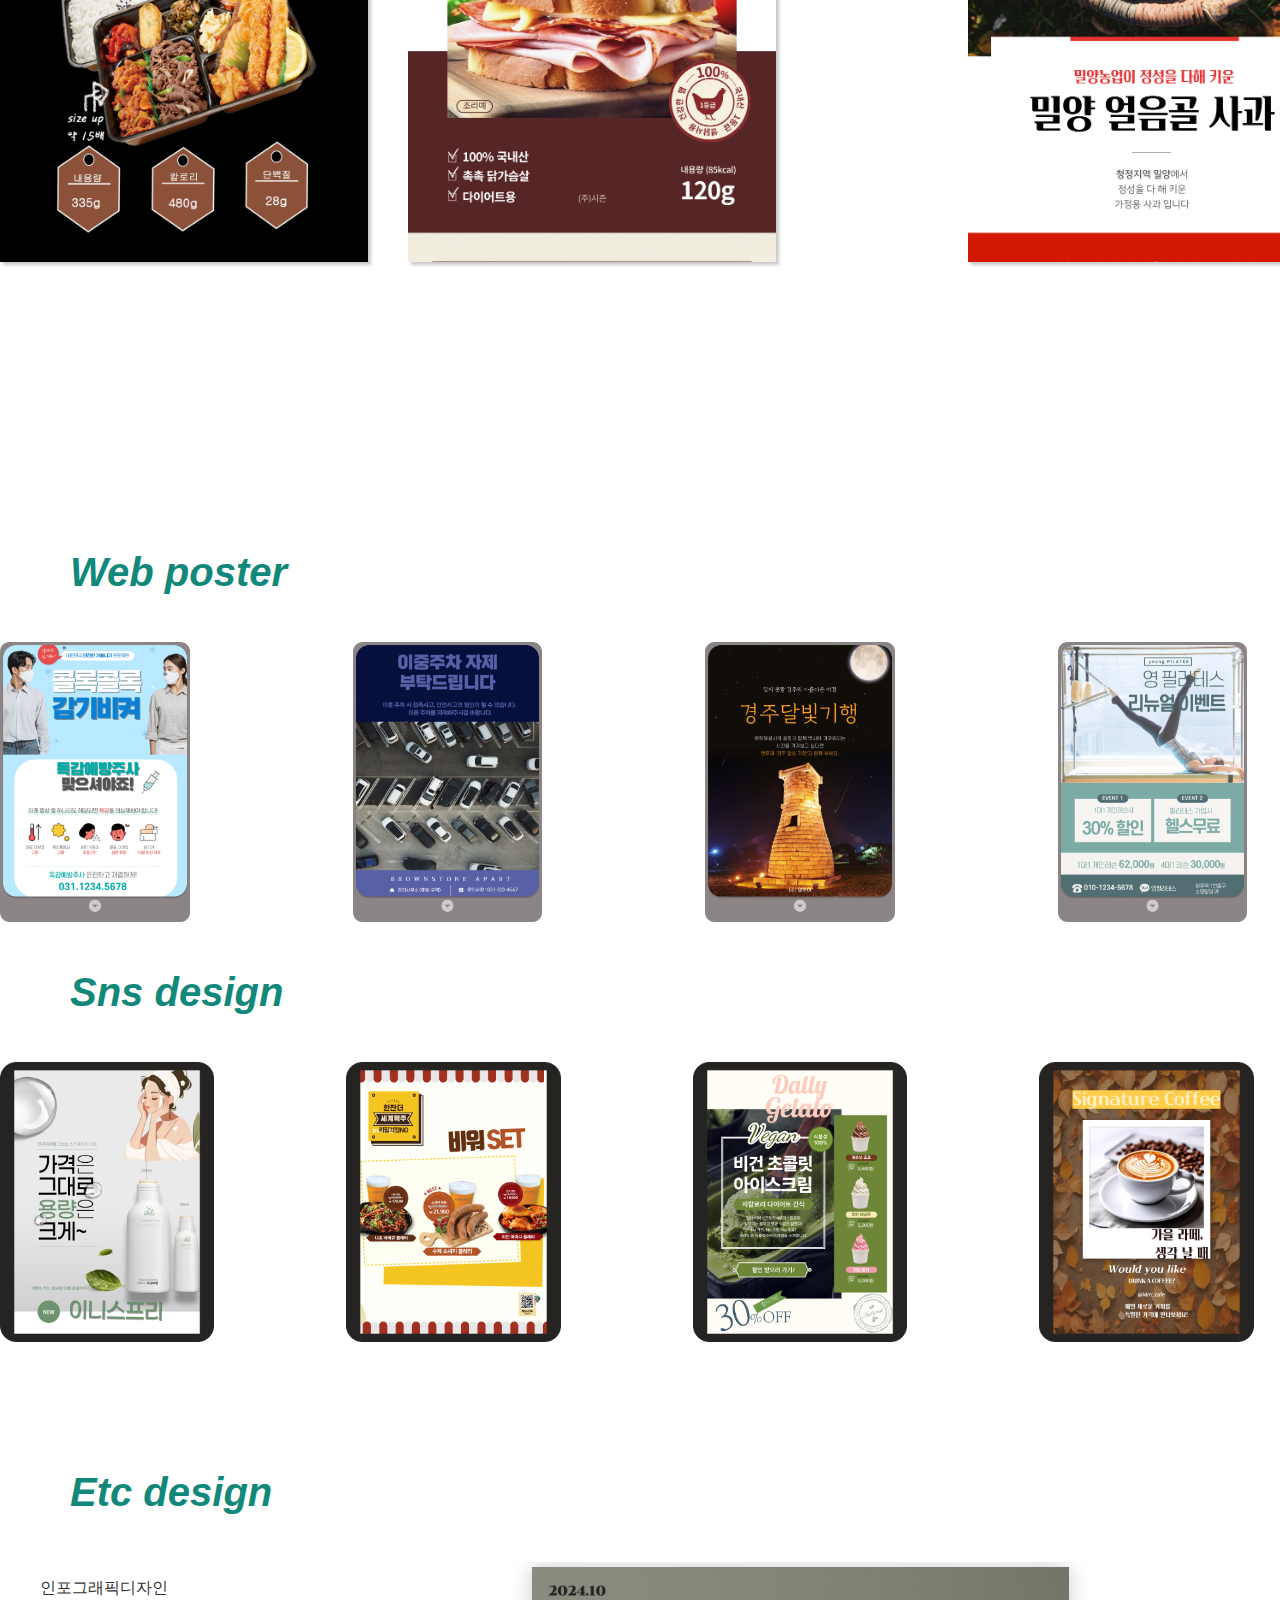
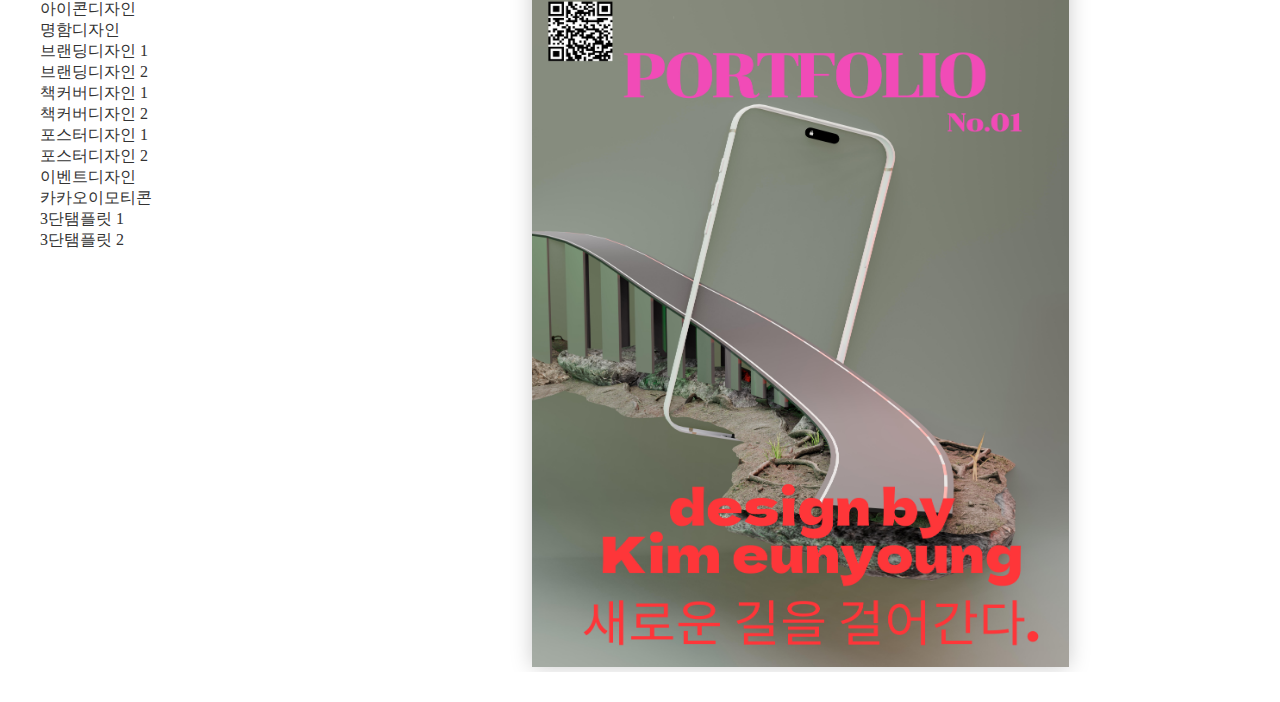
==== commit 8ff45e2f: "최종수정" ====
--- a/index.html
+++ b/index.html
@@ -10,7 +10,7 @@
     <link href="https://fonts.googleapis.com/css2?family=Lato:wght@100&display=swap" rel="stylesheet">
     <link rel="stylesheet" href="https://cdn.jsdelivr.net/npm/swiper@11/swiper-bundle.min.css" />
     <link rel="stylesheet" href="./css/colorbox.css">
-    <link rel="icon" href="./img/favicon.png">
+    <link rel="icon" href="./img/favicon.ico">
 
     <script src="./script/jquery-3.7.1.js"></script>
     <script src="https://cdn.jsdelivr.net/npm/swiper@11/swiper-bundle.min.js"></script>
@@ -191,7 +191,7 @@
                                 </div>
                             </div>
                             <div class="web_button">
-                                <a href="https://www.figma.com/proto/o2Rpz8AqOpXWm2z3UqDzVk/Untitled?node-id=2-2&node-type=canvas&t=VZ2LkBwwrOloJ16D-1&scaling=min-zoom&content-scaling=fixed&page-id=0%3A1" target="_blank">기획서</a>
+                                <a href="https://www.figma.com/proto/o2Rpz8AqOpXWm2z3UqDzVk/%EB%B2%A0%EC%9D%B4%ED%81%AC%EC%9D%B8%EC%8B%9C%EC%A6%8C-%EA%B8%B0%ED%9A%8D%EC%84%9C?node-id=57-2&node-type=frame&t=gSW87oTHaZBlm9wD-1&scaling=min-zoom&content-scaling=fixed&page-id=0%3A1" target="_blank">기획서</a>
                                 <a href="https://www.figma.com/proto/6jYDsFlq0i4da6fKgtXlcI/Untitled?t=oE79kmlDK7Q75Uf6-1&scaling=min-zoom&content-scaling=fixed&page-id=0%3A1&node-id=6-8" target="_blank">와이어프레임</a>
                                 <a href="./bakeinseason/index.html" target="_blank" class="page">완성페이지</a>
                             </div>
--- a/css/style.css
+++ b/css/style.css
@@ -173,11 +173,7 @@
 }
 .profile_img img{
   width: 80%;
-  background:#fff;
-  border: 1px solid #12887A;
-  color:#12887A;
-  padding: 10px 10px;
-  border-radius: 10px;
+  
   }
 .profile_top,.profile_middle {
   display: flex;
@@ -257,7 +253,7 @@
   font-size: 50px;
 }
 #section3 .swiper-slide >h3 em {
-  font-size: 50px;
+  font-size: 40px;
   padding-right: 20px;
   color: #12887A;
 }
@@ -272,7 +268,7 @@
   left: 50px;
   color: #12887A;
 } 
-.web1,.web2,.web3,.web4 {
+.web1,.web2,.web3,.web4,.web5 {
   display: flex;
   align-items: center;
   width: 100%;height: 100%;
